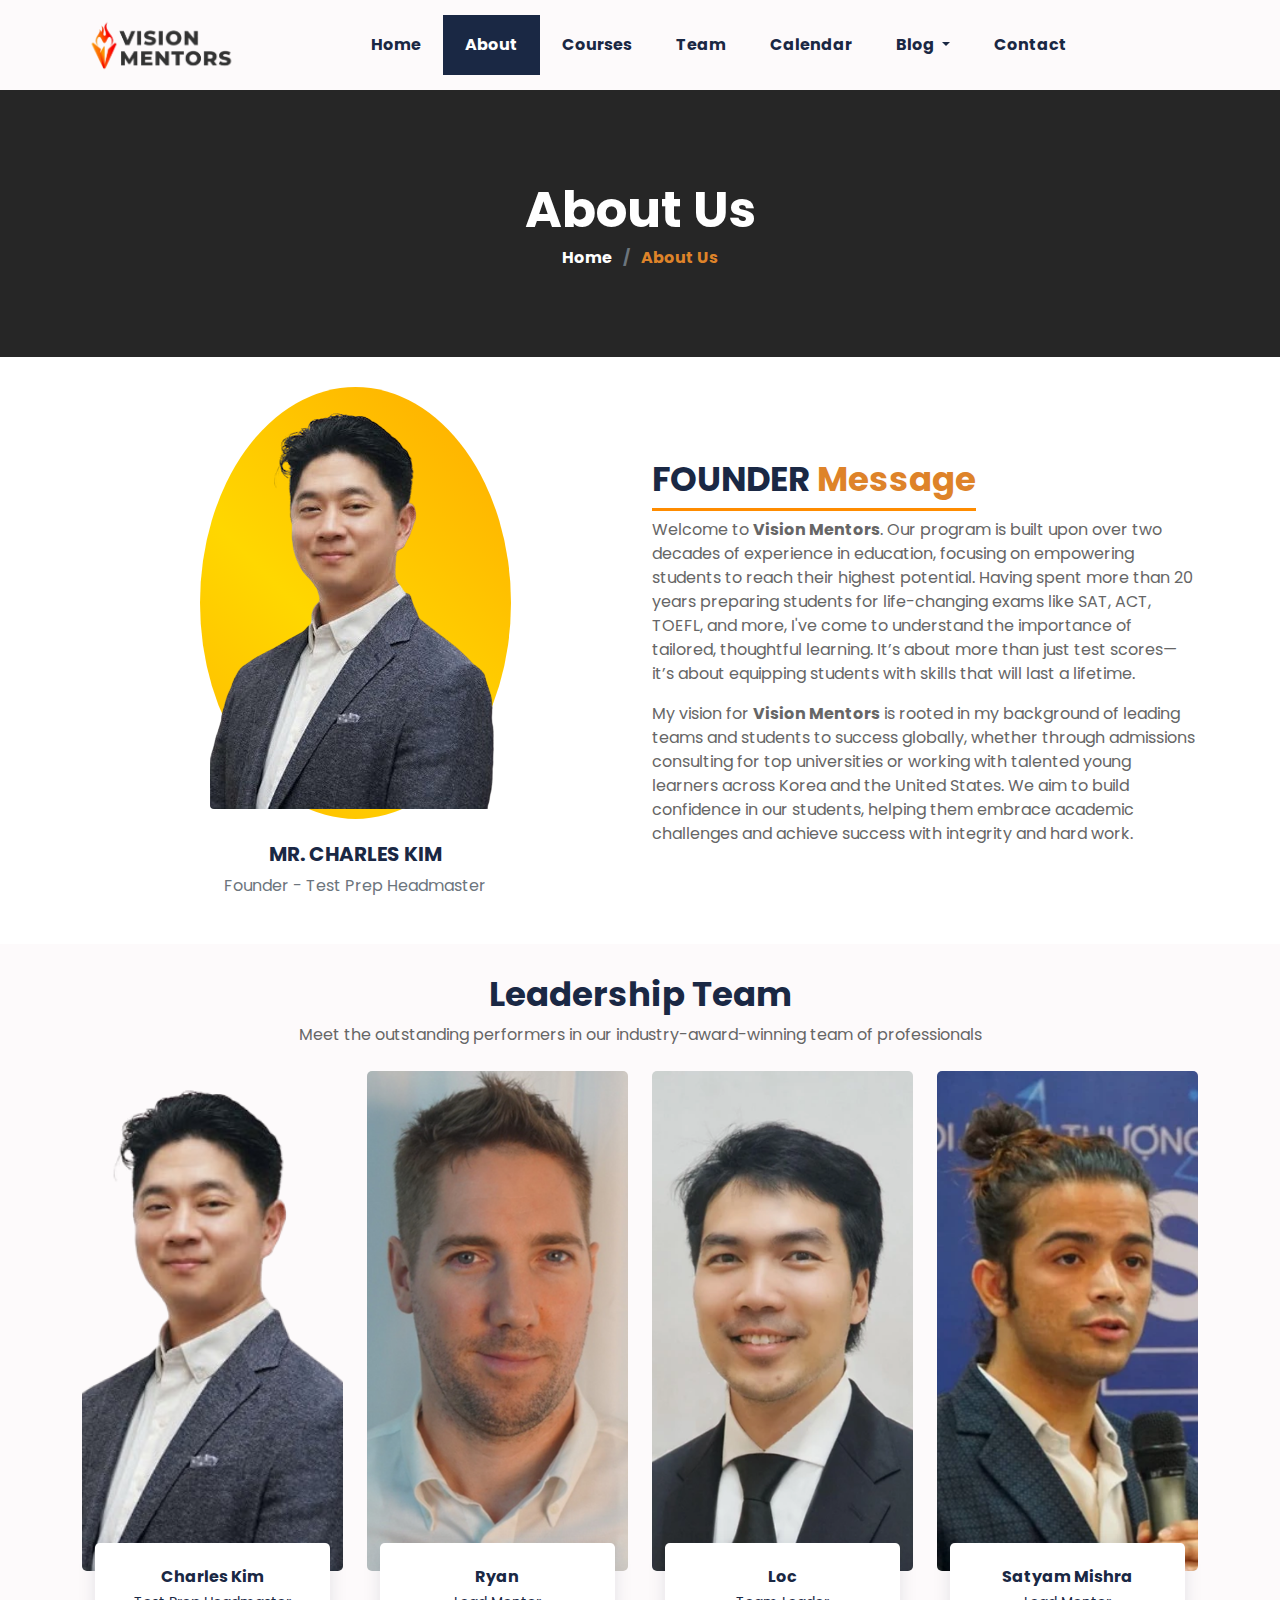
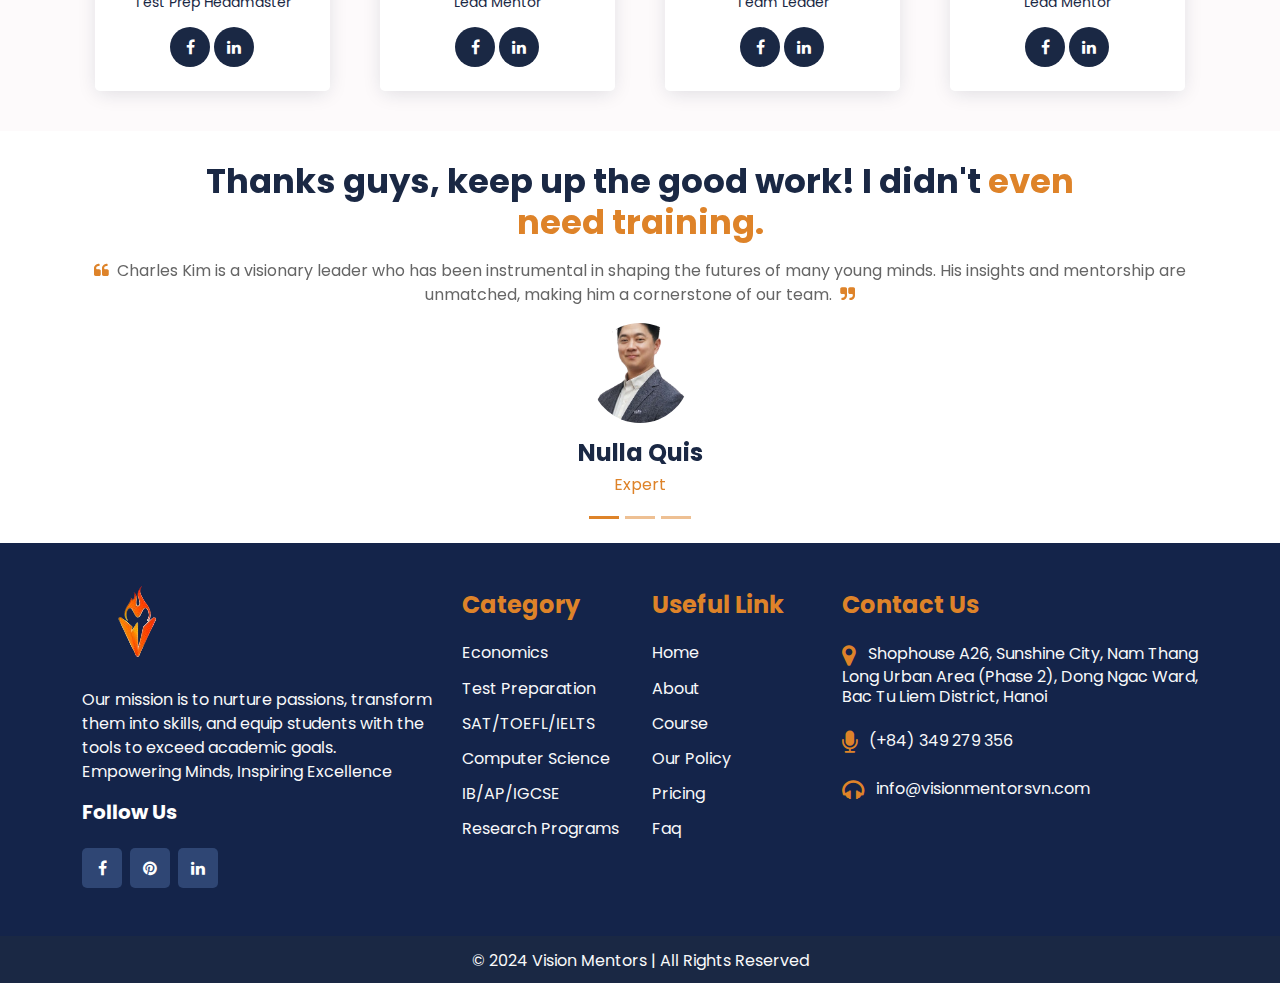
==== about.html @ 16fd6166 "Save changes before switching branches" ====
<!DOCTYPE html>
<html lang="en">
<head>
	<meta charset="utf-8">
	<meta http-equiv="X-UA-Compatible" content="IE=edge">
	<meta name="viewport" content="width=device-width, initial-scale=1">
	<title>Vision Mentors</title>
	<link href="css/bootstrap.min.css" rel="stylesheet" >
	<link href="css/font-awesome.min.css" rel="stylesheet" >
	<link href="css/global.css" rel="stylesheet">
	<link href="css/about.css" rel="stylesheet">
	<link rel="icon" href="img/favicon-32x32.png" type="image/x-icon">
    <link href="https://fonts.googleapis.com/css2?family=Poppins&display=swap" rel="stylesheet">
	<script src="js/bootstrap.bundle.min.js"></script>
	<style>
		.team_1i1 img {
			width: 100%; /* Ensures the image spans the container's width */
			height: 500px; /* Sets a fixed height for all images */
			object-fit: cover; /* Ensures images maintain aspect ratio while filling the container */
			border-radius: 5px; /* Optional: Adds slight rounding for a polished look */
		}		
		.rounded-circle {
			width: 100px; /* Sets the width of the image */
			height: 100px; /* Ensures the height matches the width for a perfect circle */
			border-radius: 50%; /* Makes the image round */
			object-fit: cover; /* Ensures the image is scaled and cropped proportionally */
			margin: 0 auto; /* Centers the image */
			display: block; /* Ensures proper alignment */
		}
		#footer .footer_m {
			background-image: url('img/footer.png'); /* Replace with the actual path to your image */
			background-size: cover; /* Ensures the image covers the entire footer */
			background-position: center; /* Centers the image */
			background-repeat: no-repeat; /* Prevents the image from repeating */
			color: #fff; /* Adjusts text color to ensure readability */
			padding: 3rem 0; /* Ensures proper spacing */
		  }
		
	</style>

</head>
<body>

	<section id="header">
		<nav class="navbar navbar-expand-md navbar-light bg_light p-0" id="navbar_sticky">
		  <div class="container-xl d-flex align-items-center">
			<!-- Logo section -->
			<a class="col_brown" href="index.html">
				<img src="img/logo.png" alt="Vision Mentors Logo" style="max-height: 90px; border: 1px;">
			</a>
	  
			<!-- Navbar toggler button for mobile view -->
			<button class="navbar-toggler" type="button" data-bs-toggle="collapse" data-bs-target="#navbarContent" aria-controls="navbarContent" aria-expanded="false" aria-label="Toggle navigation">
			  <span class="navbar-toggler-icon"></span>
			</button>
	  
			<!-- Navbar links -->
			<div class="collapse navbar-collapse" id="navbarContent">
			  <ul class="navbar-nav mx-auto"> <!-- mx-auto centers the items -->
				<li class="nav-item">
				  <a class="nav-link" href="index.html">Home</a>
				</li>
				<li class="nav-item">
				  <a class="nav-link active" aria-current="page" href="about.html">About</a>
				</li>
				<li class="nav-item">
				  <a class="nav-link" href="course.html">Courses</a>
				</li>
				<li class="nav-item">
				  <a class="nav-link" href="team.html">Team</a>
				</li>
				<li class="nav-item">
					<a class="nav-link" href="event.html">Calendar</a>
				  </li>
				<li class="nav-item dropdown">
				  <a class="nav-link dropdown-toggle" href="#" id="blogDropdown" role="button" data-bs-toggle="dropdown" aria-expanded="false">
					Blog
				  </a>
				  <ul class="dropdown-menu" aria-labelledby="blogDropdown">
					<li><a class="dropdown-item" href="blog.html">Blog</a></li>
					<li><a class="dropdown-item" href="blog_detail.html">Blog Detail</a></li>
				  </ul>
				</li>
				<li class="nav-item">
				  <a class="nav-link" href="contact.html">Contact</a>
				</li>
			  </ul>
			</div>
		  </div>
		</nav>
	  </section>

<section id="center" class="center_about">
 <div class="center_om">
   <div class="container-xl">
  <div class="row center_o1 text-center">
     <div class="col-md-12">
	   <h1 class="text-white">About Us</h1>
	   <h5 class="col_brown mb-0 fs-6"><a class="text-white" href="#">Home</a> <span class="mx-2 text-muted">/</span> About Us</h5>
	 </div>
  </div>
 </div>
 </div>
</section>

<section id="about_pg" class="p_3">
	<div class="container-xl">
	  <div class="row about_pg1 align-items-center">
		<!-- Left Section with Image and Effects -->
		<div class="col-md-6">
		  <div class="about_pg1l text-center position-relative">
			<div class="founder-image-wrapper">
			  <img src="img/charles.png" alt="Founder Image" class="img-fluid rounded founder-image">
			</div>
			<h5 class="mt-3">MR. CHARLES KIM</h5>
			<p class="text-muted">Founder - Test Prep Headmaster</p>
		  </div>
		</div>
  
		<!-- Right Section with Message Content -->
		<div class="col-md-6">
		  <div class="about_pg1r">
			<h3 style="margin-top: 20px; position: relative; padding-bottom: 10px; display: inline-block;">
			  <span style="border-bottom: 3px solid #ff8c00; padding-bottom: 5px;">FOUNDER <span class="col_brown">Message</span></span>
			</h3>
			<p>Welcome to <strong>Vision Mentors</strong>. Our program is built upon over two decades of experience in education, focusing on empowering students to reach their highest potential. Having spent more than 20 years preparing students for life-changing exams like SAT, ACT, TOEFL, and more, I've come to understand the importance of tailored, thoughtful learning. It’s about more than just test scores—it’s about equipping students with skills that will last a lifetime.</p>
			<p>My vision for <strong>Vision Mentors</strong> is rooted in my background of leading teams and students to success globally, whether through admissions consulting for top universities or working with talented young learners across Korea and the United States. We aim to build confidence in our students, helping them embrace academic challenges and achieve success with integrity and hard work.</p>
		  </div>
		</div>
	  </div>
	</div>
  </section>
  

<section id="team" class="p_3 team_o bg_light">
 <div class="container-xl">
    <div class="learn_1 row text-center mb-4">
	 <h3>Leadership Team</h3>
	 <p class="mb-0">Meet the outstanding performers in our industry-award-winning team of professionals</p>
	</div>
	<div class="team_1 row">
	 <div class="col-md-3">
	  <div class="team_1i clearfix position-relative">
	    <div class="team_1i1 clearfix">
		  <div class="grid clearfix">
				  <figure class="effect-jazz mb-0">
					<a href="#"><img src="img/charles.png" class="w-100" alt="abc"></a>
				  </figure>
			  </div>
		</div>
		<div class="team_1i3 clearfix position-absolute text-center bg-white p-4 shadow_box rounded-3">
		 <h5 class="fs-6">Charles Kim</h5>
		 <h6 class="font_14">Test Prep Headmaster</h6>
		 <ul class="social-network social-circle mb-0 mt-3">
					<li><a href="#" class="icoFacebook" title="Facebook"><i class="fa fa-facebook"></i></a></li>
					<li><a href="#" class="icoLinkedin" title="Linkedin"><i class="fa fa-linkedin"></i></a></li>
				</ul>
		</div>
	  </div>
	 </div>
	 <div class="col-md-3">
	  <div class="team_1i clearfix position-relative">
	    <div class="team_1i1 clearfix">
		  <div class="grid clearfix">
				  <figure class="effect-jazz mb-0">
					<a href="#"><img src="img/author_2.png" class="w-100" alt="abc"></a>
				  </figure>
			  </div>
		</div>
		<div class="team_1i3 clearfix position-absolute text-center bg-white p-4 shadow_box rounded-3">
		 <h5 class="fs-6">Ryan</h5>
		 <h6 class="font_14">Lead Mentor</h6>
		 <ul class="social-network social-circle mb-0 mt-3">
			<li><a href="#" class="icoFacebook" title="Facebook"><i class="fa fa-facebook"></i></a></li>
			<li><a href="#" class="icoLinkedin" title="Linkedin"><i class="fa fa-linkedin"></i></a></li>
				</ul>
		</div>
	  </div>
	 </div>
	 <div class="col-md-3">
	  <div class="team_1i clearfix position-relative">
	    <div class="team_1i1 clearfix">
		  <div class="grid clearfix">
				  <figure class="effect-jazz mb-0">
					<a href="#"><img src="img/author_3.png" class="w-100" alt="abc"></a>
				  </figure>
			  </div>
		</div>
		<div class="team_1i3 clearfix position-absolute text-center bg-white p-4 shadow_box rounded-3">
		 <h5 class="fs-6">Loc</h5>
		 <h6 class="font_14">Team Leader</h6>
		 <ul class="social-network social-circle mb-0 mt-3">
			<li><a href="#" class="icoFacebook" title="Facebook"><i class="fa fa-facebook"></i></a></li>
			<li><a href="#" class="icoLinkedin" title="Linkedin"><i class="fa fa-linkedin"></i></a></li>
				</ul>
		</div>
	  </div>
	 </div>
	 <div class="col-md-3">
	  <div class="team_1i clearfix position-relative">
	    <div class="team_1i1 clearfix">
		  <div class="grid clearfix">
				  <figure class="effect-jazz mb-0">
					<a href="#"><img src="img/author_6.png" class="w-100" alt="abc"></a>
				  </figure>
			  </div>
		</div>
		<div class="team_1i3 clearfix position-absolute text-center bg-white p-4 shadow_box rounded-3">
		 <h5 class="fs-6">Satyam Mishra</h5>
		 <h6 class="font_14">Lead Mentor</h6>
		 <ul class="social-network social-circle mb-0 mt-3">
			<li><a href="#" class="icoFacebook" title="Facebook"><i class="fa fa-facebook"></i></a></li>
			<li><a href="#" class="icoLinkedin" title="Linkedin"><i class="fa fa-linkedin"></i></a></li>
				</ul>
		</div>
	  </div>
	 </div>
	</div>
 </div>
</section>

<section id="testim" class="p_3 pb-5">
 <div class="container-xl">
  <div class="row testim_1">
     <div id="carouselExampleCaptions2" class="carousel slide" data-bs-ride="carousel">
  <div class="carousel-indicators">
    <button type="button" data-bs-target="#carouselExampleCaptions2" data-bs-slide-to="0" class="active" aria-label="Slide 1"></button>
    <button type="button" data-bs-target="#carouselExampleCaptions2" data-bs-slide-to="1" aria-label="Slide 2" class="" aria-current="true"></button>
	<button type="button" data-bs-target="#carouselExampleCaptions2" data-bs-slide-to="2" aria-label="Slide 3" class="" aria-current="true"></button>
  </div>
  <div class="carousel-inner">
    <div class="carousel-item active">
       <div class="testim_1i row text-center">
		<div class="col-md-12">
		 <h3>Thanks guys, keep up the good work! I didn't <span class="col_brown">even <br> need training.</span></h3>
		 <p class="mb-3 mt-3"><i class="fa fa-quote-left col_brown  me-1"></i> Charles Kim is a visionary leader who has been instrumental in shaping the futures of many young minds. His insights and mentorship are unmatched, making him a cornerstone of our team. <i class="fa fa-quote-right col_brown  ms-1"></i></p>
		  <a href="#"><img src="img/charles.png" class="rounded-circle" alt="abc"></a>
		 <h4 class="mt-3">Nulla Quis</h4>
		 <h6 class="mt-2  mb-0 col_brown">Expert</h6>
		 </div>
		</div>
	   </div>
	 <div class="carousel-item">
        <div class="testim_1i row text-center">
		<div class="col-md-12">
			<h3>I couldn't have done it without you guys. <span class="highlight">Highly recommended!</span></h3>		 <p class="mb-3 mt-3"><i class="fa fa-quote-left col_brown  me-1"></i> Ryan's dedication to teaching and his ability to simplify complex topics have been invaluable. His hands-on approach helps students achieve their full potential. <i class="fa fa-quote-right col_brown  ms-1"></i></p>
		  <a href="#"><img src="img/author_2.png" class="rounded-circle" alt="abc"></a>
		 <h4 class="mt-3">Semper Porta</h4>
		 <h6 class="mt-2  mb-0 col_brown">Manager</h6>
		 </div>
		</div>
	   </div>
	   <div class="carousel-item">
         <div class="testim_1i row text-center">
		<div class="col-md-12">
			<h3>Your program has changed my life. <span class="highlight">Thank you so much!</span></h3>
		 <p class="mb-3 mt-3"><i class="fa fa-quote-left col_brown  me-1"></i> Satyam's technical expertise and mentoring skills have inspired countless students. His ability to lead and innovate sets him apart as an exceptional mentor. <i class="fa fa-quote-right col_brown  ms-1"></i></p>
		  <a href="#"><img src="img/author_6.png" class="rounded-circle" alt="abc"></a>
		 <h4 class="mt-3">Lorem Amet</h4>
		 <h6 class="mt-2  mb-0 col_brown">Team Leader</h6>
		 </div>
		</div>
	   </div>
    </div>
  </div>
</div>
  </div>
 
</section>


</section>
 </div>
 <div class="main_2 clearfix">
	<section id="footer">
		<div class="footer_m p_3">
		  <div class="container-xl">
		   <div class="footer_1 row">
			<div class="col-md-4">
			 <div class="footer_1i">
			   <div class="top_1l">
				   <h4 class="mb-0">
					   <a class="col_brown" href="index.html">
						   <img src="img/footer_logo.png" alt="Vision Mentors Logo" style="max-height: 90px; position: relative; top: -5px; left: 30px;">
					   </a>
				   </h4> 	  <p class="text-light mt-4">Our mission is to nurture passions, transform them into skills, and equip students with the tools to exceed academic goals.<br>
	   
					   Empowering Minds, Inspiring Excellence</p>
			 <h5 class="text-white">Follow Us</h5>
			 <ul class="social-network social-circle mb-0 mt-4">
						   <li><a href="https://www.facebook.com/visionmentorsvn" class="icoFacebook" title="Facebook"><i class="fa fa-facebook"></i></a></li>
						   <li><a href="#" class="icoGoogle" title="Google +"><i class="fa fa-pinterest"></i></a></li>
						   <li><a href="#" class="icoLinkedin" title="Linkedin"><i class="fa fa-linkedin"></i></a></li>
					   </ul>
		   </div>
			 </div>
			</div>
			<div class="col-md-2">
			 <div class="footer_1i">
			   <h4 class="col_brown mb-4">Category</h4>
				  <div class="row footer_1ism">
				<h6 class="fw-normal col-md-12 col-6"><a class="text-light" href="#"> Economics</a></h6>
			<h6 class="fw-normal mt-2 col-md-12 col-6"><a class="text-light" href="#"> Test Preparation</a></h6>
			<h6 class="fw-normal mt-2 col-md-12 col-6"><a class="text-light" href="#"> SAT/TOEFL/IELTS</a></h6>
			<h6 class="fw-normal mt-2 col-md-12 col-6"><a class="text-light" href="#"> Computer Science</a></h6>
			<h6 class="fw-normal mt-2 col-md-12 col-6"><a class="text-light" href="#"> IB/AP/IGCSE</a></h6>
			<h6 class="fw-normal mt-2 col-md-12 col-6 mb-0"><a class="text-light" href="#"> Research Programs</a></h6>
			   </div>
			 </div>
			</div>
			<div class="col-md-2">
			 <div class="footer_1i">
			   <h4 class="col_brown mb-4">Useful Link</h4>
				  <div class="row footer_1ism">
				<h6 class="fw-normal col-md-12 col-6"><a class="text-light" href="#"> Home</a></h6>
			<h6 class="fw-normal mt-2 col-md-12 col-6"><a class="text-light" href="#"> About</a></h6>
			<h6 class="fw-normal mt-2 col-md-12 col-6"><a class="text-light" href="#"> Course</a></h6>
			<h6 class="fw-normal mt-2 col-md-12 col-6"><a class="text-light" href="#"> Our Policy</a></h6>
			<h6 class="fw-normal mt-2 col-md-12 col-6"><a class="text-light" href="#"> Pricing</a></h6>
			<h6 class="fw-normal mt-2 col-md-12 col-6 mb-0"><a class="text-light" href="#"> Faq</a></h6>
			   </div>
			 </div>
			</div>
			<div class="col-md-4">
			 <div class="footer_1i">
			   <h4 class="col_brown mb-4">Contact Us</h4>
				<h6 class="mt-4 text-light"><i class="fa fa-map-marker col_brown me-2 fs-4 align-middle"></i> Shophouse A26, Sunshine City, Nam Thang Long Urban Area (Phase 2), Dong Ngac Ward, Bac Tu Liem District, Hanoi</h6>
				<h6 class="mt-4 text-light"><i class="fa fa-microphone col_brown me-2 fs-4 align-middle"></i> (+84) 349 279 356</h6>
				<h6 class="mt-4 text-light mb-0"><i class="fa fa-headphones col_brown me-2 fs-4 align-middle"></i> info@visionmentorsvn.com</h6>
			 </div>
			</div>
		   </div>
		 </div>
		</div>
	   </section>
 </div>
</div>

<section id="footer_b" class="bg_dark">
	<div class="container-xl">
	   <div class="footer_b1 row text-center">
		<div class="col-md-12">
		  <p class="mb-0 text-light">© 2024 Vision Mentors | All Rights Reserved</a></p>
		</div>
	   </div>
	 </div>
   </section>

<script>
window.onscroll = function() {myFunction()};
var navbar_sticky = document.getElementById("navbar_sticky");
var sticky = navbar_sticky.offsetTop;
var navbar_height = document.querySelector('.navbar').offsetHeight;
function myFunction() {
  if (window.pageYOffset >= sticky + navbar_height) {
    navbar_sticky.classList.add("sticky")
	document.body.style.paddingTop = navbar_height + 'px';
  } else {
    navbar_sticky.classList.remove("sticky");
	document.body.style.paddingTop = '0'
  }
}
</script>

</body>

</html>
---- css/global.css ----
/*
Center Home
*/
body{
font-family: 'Poppins', sans-serif;
color: #1a2844;
}
ul{
list-style:none;
padding:0;
 }
h1{
font-size:50px; 
 }
h2{
font-size:42px; 
 }
h3{
font-size:34px; 
 }
h1,h2,h3,h4,h5{
font-weight:bold;
 }

h6{
font-weight:normal;
 }
p{
color:#666; 
 }

a{
color: #1a2844;
text-decoration:none;
 }
a:hover{
text-decoration:none;
color: rgb(222, 131, 41);
 }
a:focus{
text-decoration:none;
color: rgb(222, 131, 41);
 }

.button{
background:rgb(222, 131, 41);
color:#fff;
display: inline-block;
transition: 0.3s;
padding:1rem 2rem;
font-weight:bold;
border-radius:5px;
 }
.button:hover{
background:#1a2844;
color:#fff;
 }

.button_1{
background:#1a2844;
color:#fff;
display: inline-block;
transition: 0.3s;
padding:1rem 2rem;
font-weight:bold;
border-radius:5px;
 }
.button_1:hover{
background:rgb(222, 131, 41);
color:#fff;
 }


.grid figure {
position: relative;
float: left;
overflow: hidden;
width: 100%;
text-align: center;
cursor: pointer;
}
figure.effect-jazz figcaption::after,
figure.effect-jazz img
{
-webkit-transition: opacity 0.35s, -webkit-transform 0.35s;
transition: opacity 0.35s, transform 0.35s;
}

figure.effect-jazz:hover img {
-webkit-transform: scale3d(1.05,1.05,1);
transform: scale3d(1.05,1.05,1);
}

.col_brown{
color: rgb(222, 131, 41)!important; 
 }
.col_yell {
color: rgb(222, 131, 41)!important;
}
.bg_light{
background:#fdfafb; 
 }
.bg_dark{
background:#1a2844; 
 }
.bg_brown{
background:rgb(222, 131, 41);
 }


hr{
opacity:1;
background-color:#a61d372b; 
 }
.font_14{
font-size:14px; 
 }
.font_12{
font-size:12px; 
 }
.font_8{
font-size:8px; 
 }
.font_60{
font-size:60px; 
 }

.line {
height: 5px!important;
width: 50px;
background-color: rgb(222, 131, 41);
}
.p_3{
padding-top:30px;
padding-bottom:30px; 
 }
.radius_10{
border-radius:10px; 
 }
.radius_30{
border-radius:30px; 
 }  
.border_1{
border:1px solid #a61d372b; 
 }


/*********************top****************/
.top_1l h4 .span_2{
margin-left:48px; 
 }
.top_1l h4 {
line-height:0;
 }
.top_1ri1 .span_1{
width:40px;
height:40px;
line-height:40px; 
 }
/*********************top_end****************/

/*********************header****************/
.navbar-brand{
line-height:0;
font-size: 1.5rem;
display:none;
margin-bottom:5px;
}
.navbar-brand .span_2{
margin-left:48px; 
 }

#header .nav-link{
color:#1a2844;
padding:18px 22px 18px 22px;
font-weight:bold;
 }
#header .nav-link:hover{
background:#1a2844;
color:#fff;
 }
#header .nav-link:focus{
background:#1a2844;
color:#fff;
 }
#header .active{
background:#1a2844;
color:#fff;
 }

.drop_1{
min-width:220px;
padding:0;
margin-top:0!important;
border:none;
background:#fff;
border-radius:5px;
border:1px solid #a61d372b;
 }
.drop_1 a{
padding-top:15px;
padding-bottom:15px;
border-bottom:1px solid #a61d372b;
color:#1a2844;
font-weight:bold;
 }
.drop_1 a:hover{
color:rgb(222, 131, 41);
background:none;
 }

.sticky {
position: fixed;
top: 0;
width: 100%;
z-index:3;
}
.sticky {
top: -40px;
transform: translateY(40px);
transition: transform .3s;
}
.sticky .navbar-brand{
display:block;
}

#header .button_1{
padding:10px 22px 10px 22px;
margin-top:2px;
 }
 
/*********************header_end****************/


/*********************common****************/
.pages ul li{
 display:inline-block;
 }
.pages ul li a{
display:block;
color: #111;
 margin: 0 2px;
 width:40px;
 height:40px;
 line-height:40px;
 text-align:center;
 border:1px solid #a61d372b;
 border-radius:50%;
 }
.pages ul li a:hover{
 background: rgb(222, 131, 41);
 border:1px solid rgb(222, 131, 41);
 }
.pages ul li a:hover{
 color: #fff!important;
 }
.act{
background:rgb(222, 131, 41)!important;
border:1px solid rgb(222, 131, 41)!important;
color:#fff!important;
 }

 /* footer social icons */
ul.social-network {
list-style: none;
display: block;
margin-left:0 !important;
padding: 0;
}
ul.social-network li {
display: inline-block;
}

/* footer social icons */
.social-network a.icoRss:hover {
background-color: rgb(222, 131, 41);
}
.social-network a.icoFacebook:hover {
background-color:#3B5998;
}
.social-network a.icoTwitter:hover {
background-color:#33ccff;
}
.social-network a.icoGoogle:hover {
background-color:rgb(222, 131, 41);
}
.social-network a.icoVimeo:hover {
background-color:#0590B8;
}
.social-network a.icoLinkedin:hover {
background-color:#007bb7;
}
.social-network a.icoRss:hover i, .social-network a.icoFacebook:hover i, .social-network a.icoTwitter:hover i,
.social-network a.icoGoogle:hover i, .social-network a.icoVimeo:hover i, .social-network a.icoLinkedin:hover i {
color:#fff;
}
a.socialIcon:hover, .socialHoverClass {
color:#44BCDD;
}

.social-circle li a {
display:inline-block;
position:relative;
margin:0 auto 0 auto;
-moz-border-radius:50%;
-webkit-border-radius:50%;
border-radius:50%;
text-align:center;
width: 40px;
height: 40px;
}
.social-circle li i {
margin:0;
line-height:40px;
text-align: center;
}

.social-circle li a:hover i, .triggeredHover {
-moz-transform: rotate(360deg);
-webkit-transform: rotate(360deg);
-ms--transform: rotate(360deg);
transform: rotate(360deg);
-webkit-transition: all 0.2s;
-moz-transition: all 0.2s;
-o-transition: all 0.2s;
-ms-transition: all 0.2s;
transition: all 0.2s;
}
.social-circle i {
color: #fff;
-webkit-transition: all 0.8s;
-moz-transition: all 0.8s;
-o-transition: all 0.8s;
-ms-transition: all 0.8s;
transition: all 0.8s;
}
.form-control:focus{
 box-shadow:none;
 border-color:#a61d372b; 
 }
.form-select:focus{
 box-shadow:none;
 border-color:#a61d372b;  
 }
.form-control{
border-color:#a61d372b;
box-shadow:none;
border-radius:0;
height:50px;
 }
.form-select{
border-color:#a61d372b;
box-shadow:none; 
border-radius:0;
height:50px;
 }

.shadow_box{
box-shadow: 0px 4px 20px -3px rgb(22 36 62 / 15%);
 }
.carousel-indicators [data-bs-target] {
 background-color: rgb(222, 131, 41);
}

.input-group .form-control{
height:auto; 
 }
.center_om {
padding-top:90px;
padding-bottom:90px;
background: #000000d9;
}
.about_h2r .progress-bar {
background:#f5eaee; 
border-radius: 5px;
}
.about_h2r .progress {
background-color:rgb(222, 131, 41);
height: 10px;
overflow: hidden;
border-radius: 5px;
}
.blog_dt1r5i .form_text{
height:120px; 
 }
.blog_dt1r5i .form-control:focus{
background:#fdfafb;
 }
.blog_dt1l1 .social-circle li a{
background:#1a2844;  
 }
/*********************common_end****************/

/*********************team****************/
.team_1i2{
width:90%;
left:5%;
bottom:15px;
display:none; 
 }
.team_1i:hover .team_1i2{
display:block; 
 }
/*********************team_end****************/


/*********************footer****************/
#footer {
background-image: url(../img/22.jpg);
background-position: center;
}
.footer_m{
background:#1a2844f2;
padding-top:90px;
 }
.footer_1i ul li a{
background:#2f4674;
border-radius:5px;
 }
.footer_1i ul li {
margin:0px 4px 0px 0px;
 }
#footer_b{
padding-top:13px;
padding-bottom:10px; 
 }
.subs_1r{
margin-top:13px; 
 }
.main_1{
top:-60px; 
 }
.main{
margin-top:60px; 
 }
/*********************footer_end****************/


@media screen and (max-width : 767px){
.navbar-collapse{
max-height:300px;
overflow-y:scroll; 
border-top:1px solid #a61d372b; 
margin-top:15px;
 }
#header .nav-link{
font-size:26px;
border-bottom:1px solid #a61d372b;
padding-top:10px;
padding-bottom:10px;
margin:0!important;
 }
.navbar .navbar-toggler{
box-shadow:none!important;
background:#fff;
border:none;
border-radius:0;
margin-top:-1px;
 }
.drop_1{
margin-top:0!important; 
 }
.drop_1 a{
font-size:24px; 
 }
.sticky .drop_1{
margin-top:0!important; 
 }
.line{
margin-left:auto;
margin-right:auto; 
 }
#top{
display:none; 
 }
.navbar-brand{
display:block; 
font-size: 1.5rem;
 }
.navbar-brand .fs-2 {
font-size: 2rem!important;
}
.navbar{
padding-top:10px!important;
padding-bottom:10px!important; 
 }
#header .button_1{
margin-top:15px;
 }
.course_3im {
margin-top:8px;
margin-bottom:8px; 
 }
.learn_2i {
margin-top:8px;
margin-bottom:8px;  
 }
.team_1i {
margin-top:8px;
margin-bottom:8px; 
 }
.blog_h1i{
text-align:center;
margin-top:8px;
margin-bottom:8px; 
 }
.blog_h1i p{
text-align:left; 
 }
.main_1 {
position:static!important;
}
.main{
margin-top:0;
 }
#subs{
padding-bottom:30px; 
 }
.subs_1l h3{
text-align:center; 
 }
.footer_m{
padding-top:30px; 
 }
.top_1l h4{
font-size: 1.5rem; 
 }
.top_1l .fs-2 {
font-size: 2rem!important;
}
.footer_1i h4{
text-align:center; 
 }
.footer_1i{
margin-top:8px;
margin-bottom:8px; 
 }
.footer_1i ul{
text-align:center; 
 }
.footer_1i h5{
text-align:center; 
 }
.footer_1ism h6{
margin-top:10px!important; 
 }
.footer_b1 {
text-align:left!important; 
 }
.learn_1  p{
text-align:left; 
 }
.pages ul li{
margin-top:5px;
margin-bottom:5px; 
 }
.blog_dt1r5il{
margin-top:10px; 
 }
.blog_dt1r5il h6{
text-align:center;
 }
.center_o1  h1{
font-size:40px; 
 }
.event_1rir{
text-align:center;
margin-top:15px; 
 }
.event_1rir p{
text-align:left; 
 }
.blog_dt1l1 h4{
text-align:center; 
 }
.blog_dt1l1 .social-circle {
text-align:center; 
 }
 }
@media (min-width:576px) and (max-width:767px) {


 }
@media (min-width:768px) and (max-width:991px) {
.top_1ri1 .span_1 {
width: 30px;
height: 30px;
line-height: 30px;
font-size:12px;
margin-right:5px!important;
}
.top_1ri1 h6 {
font-size:12px!important;
}
.navbar-brand{
margin-right:20px!important; 
 }
#header .nav-link {
padding: 18px 8px 18px 8px;
font-size:12px;
}
#header .button_1 {
font-size:12px;
padding: 10px 8px 10px 8px;
}
.event_1ril img{
min-height:210px; 
 }
.team_1i2 p{
font-size:12px; 
 }
.subs_1l p{
font-size:14px; 
 }
.top_1l h4 .span_2 {
margin-left: 44px;
}
.footer_1i h4 {
font-size:18px;
 }
.footer_1i p {
font-size:14px;
 }
.footer_1i h6 {
font-size:13px;
 }
 }
@media (min-width:871px) and (max-width:991px) {
.navbar-brand{
margin-right:30px!important; 
 }
#header .nav-link {
padding: 18px 15px 18px 15px;
}
#header .button_1 {
padding: 10px 15px 10px 15px;
}

 }
@media (min-width:992px) and (max-width:1200px) {
.navbar-expand-md {
flex-wrap:wrap!important;
}
#header .nav-link {
padding: 18px 12px 18px 12px;
}

 }
@media (min-width:1201px) and (max-width:1270px) {

 }
---- css/about.css ----
/*
Template Name: Academy
File: Layout CSS
Author: TemplatesOnWeb
Author URI: https://www.templateonweb.com/
Licence: <a href="https://www.templateonweb.com/license">Website Template Licence</a>
*/
/*********************about****************/
.center_about {
    background-image: url(../img/23.jpg);
    background-position: center;
    background-size: 100%; /* Adjust this value to control the image size */
    background-repeat: no-repeat; /* Prevent the background from repeating */
}

.team_1i3 ul li a{
background:#1a2844;  
 }
.team_1i3{
width:90%;
left:5%;
bottom:-120px;
 }
.team_1i:hover .team_1i3{
background:rgb(222, 131, 41)!important;
color:#fff;
 }
.team_o{
padding-bottom:160px;
 }
#testim .carousel-indicators {
bottom: -50px;
}
.center_team{
background-image: url(../img/37.jpg);
background-position: center;
}
.team_1o{
margin-top:145px; 
 }
/*********************about_end****************/

/* Image wrapper to add border and effects */
.founder-image-wrapper {
    position: relative;
    display: inline-block;
    padding: 10px; /* Space for the shiny border */
    border-radius: 50%; /* Circular border */
    background: linear-gradient(45deg, #ff8c00, #ffd700, #ff8c00); /* Gradient border */
    background-size: 200% 200%;
    animation: shiny-border 3s linear infinite; /* Animation for the shiny effect */
  }

  /* Style for the Founder Image */
  .founder-image-wrapper img {
    border-radius: 50%; /* Circular image */
    display: block;
  }

  /* Keyframes for the shiny border animation */
  @keyframes shiny-border {
    0% {
      background-position: 0% 50%;
    }
    100% {
      background-position: 100% 50%;
    }
  }



@media screen and (max-width : 767px){
.about_pg1l h6{
text-align:center; 
 }
.about_pg1l{
margin-bottom:15px; 
 }
.qual_1i {
text-align:center;
margin-top:8px;
margin-bottom:8px; 
 }
.qual_1ir{
margin-top:10px; 
 }
.team_1i3{
position:static!important;
width:100%;
 }
.team_o {
padding-bottom:30px;
}
.testim_1i h3{
text-align:left; 
 }
.testim_1i p{
text-align:left; 
 }
.testim_1i br{
display:none; 
 }
 }

@media (min-width:576px) and (max-width:767px) {


 }
@media (min-width:768px) and (max-width:991px) {
.about_pg1r img{
min-height:400px;
 }
.team_1i3 ul li {
margin-top:5px;
margin-bottom:5px; 
 }
#testim br{
display:none; 
 }
 }

@media (min-width:992px) and (max-width:1200px) {
.about_pg1r img{
min-height:400px;
 }
.team_1i3 ul li {
margin-top:5px;
margin-bottom:5px; 
 }
 }
@media (min-width:1201px) and (max-width:1330px) {

 }
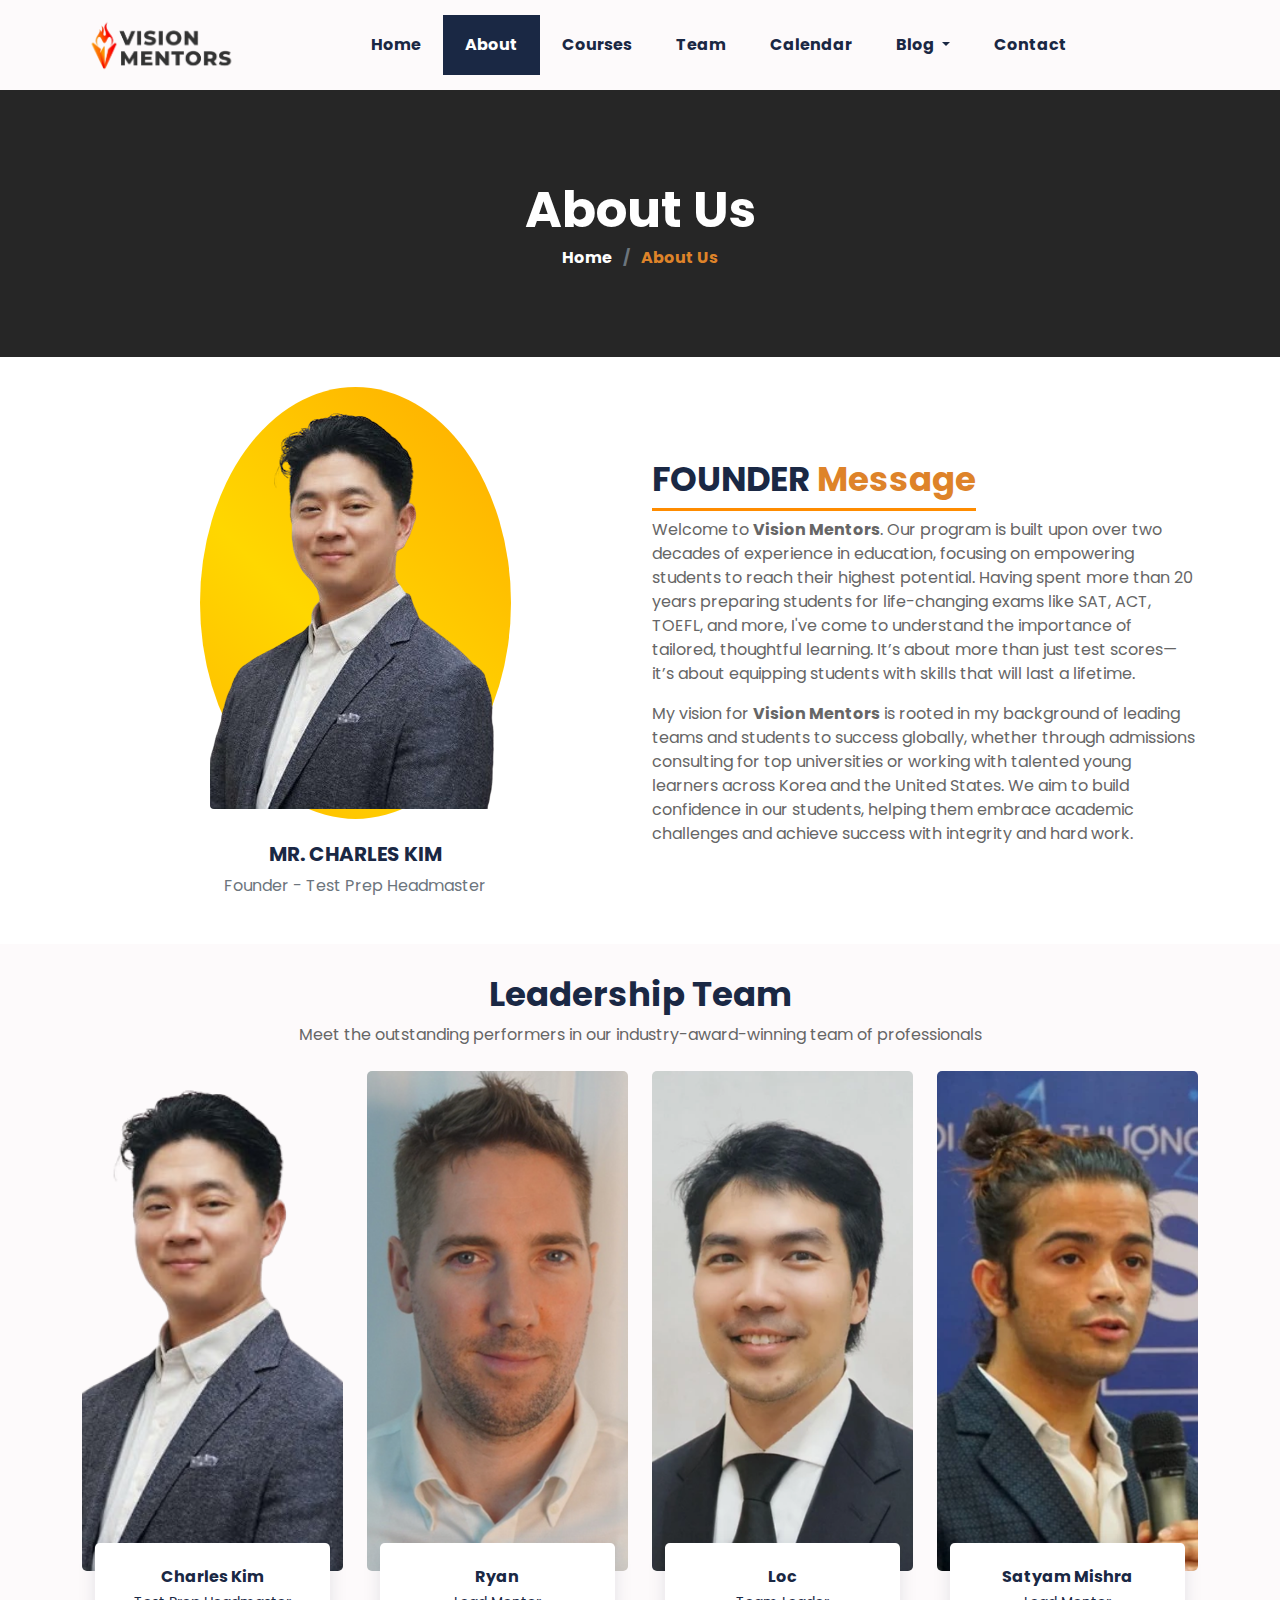
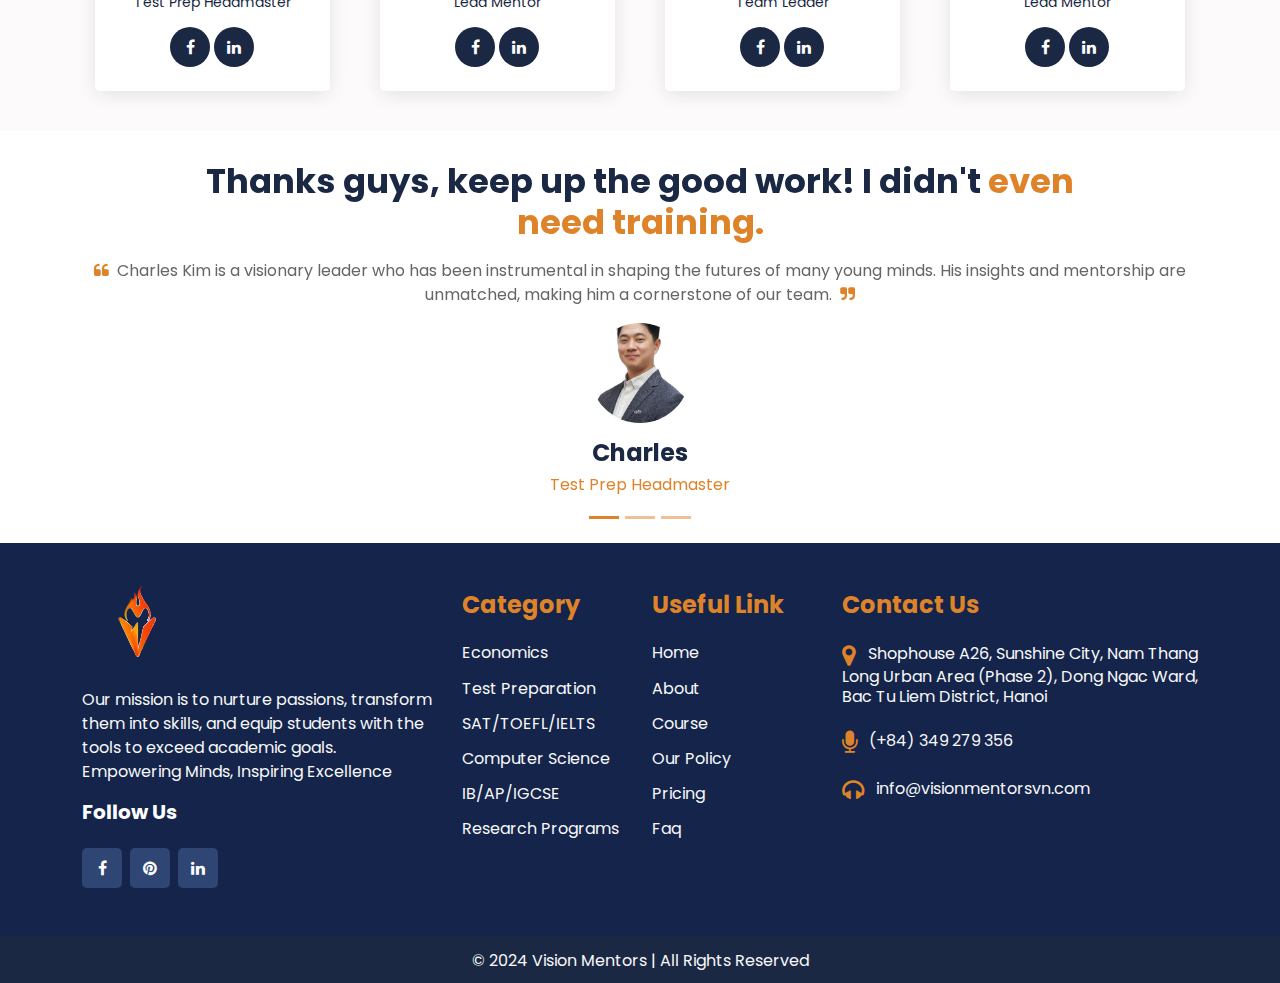
==== commit e904fb08: "Update about.html" ====
--- a/about.html
+++ b/about.html
@@ -235,8 +235,8 @@
 		 <h3>Thanks guys, keep up the good work! I didn't <span class="col_brown">even <br> need training.</span></h3>
 		 <p class="mb-3 mt-3"><i class="fa fa-quote-left col_brown  me-1"></i> Charles Kim is a visionary leader who has been instrumental in shaping the futures of many young minds. His insights and mentorship are unmatched, making him a cornerstone of our team. <i class="fa fa-quote-right col_brown  ms-1"></i></p>
 		  <a href="#"><img src="img/charles.png" class="rounded-circle" alt="abc"></a>
-		 <h4 class="mt-3">Nulla Quis</h4>
-		 <h6 class="mt-2  mb-0 col_brown">Expert</h6>
+		 <h4 class="mt-3">Charles</h4>
+		 <h6 class="mt-2  mb-0 col_brown">Test Prep Headmaster</h6>
 		 </div>
 		</div>
 	   </div>
@@ -245,8 +245,8 @@
 		<div class="col-md-12">
 			<h3>I couldn't have done it without you guys. <span class="highlight">Highly recommended!</span></h3>		 <p class="mb-3 mt-3"><i class="fa fa-quote-left col_brown  me-1"></i> Ryan's dedication to teaching and his ability to simplify complex topics have been invaluable. His hands-on approach helps students achieve their full potential. <i class="fa fa-quote-right col_brown  ms-1"></i></p>
 		  <a href="#"><img src="img/author_2.png" class="rounded-circle" alt="abc"></a>
-		 <h4 class="mt-3">Semper Porta</h4>
-		 <h6 class="mt-2  mb-0 col_brown">Manager</h6>
+		 <h4 class="mt-3">Ryan</h4>
+		 <h6 class="mt-2  mb-0 col_brown">Lead Mentor</h6>
 		 </div>
 		</div>
 	   </div>
@@ -256,8 +256,8 @@
 			<h3>Your program has changed my life. <span class="highlight">Thank you so much!</span></h3>
 		 <p class="mb-3 mt-3"><i class="fa fa-quote-left col_brown  me-1"></i> Satyam's technical expertise and mentoring skills have inspired countless students. His ability to lead and innovate sets him apart as an exceptional mentor. <i class="fa fa-quote-right col_brown  ms-1"></i></p>
 		  <a href="#"><img src="img/author_6.png" class="rounded-circle" alt="abc"></a>
-		 <h4 class="mt-3">Lorem Amet</h4>
-		 <h6 class="mt-2  mb-0 col_brown">Team Leader</h6>
+		 <h4 class="mt-3">Satyam Mishra</h4>
+		 <h6 class="mt-2  mb-0 col_brown">Lead Mentor</h6>
 		 </div>
 		</div>
 	   </div>
@@ -364,4 +364,4 @@
 
 </body>
 
-</html>+</html>
